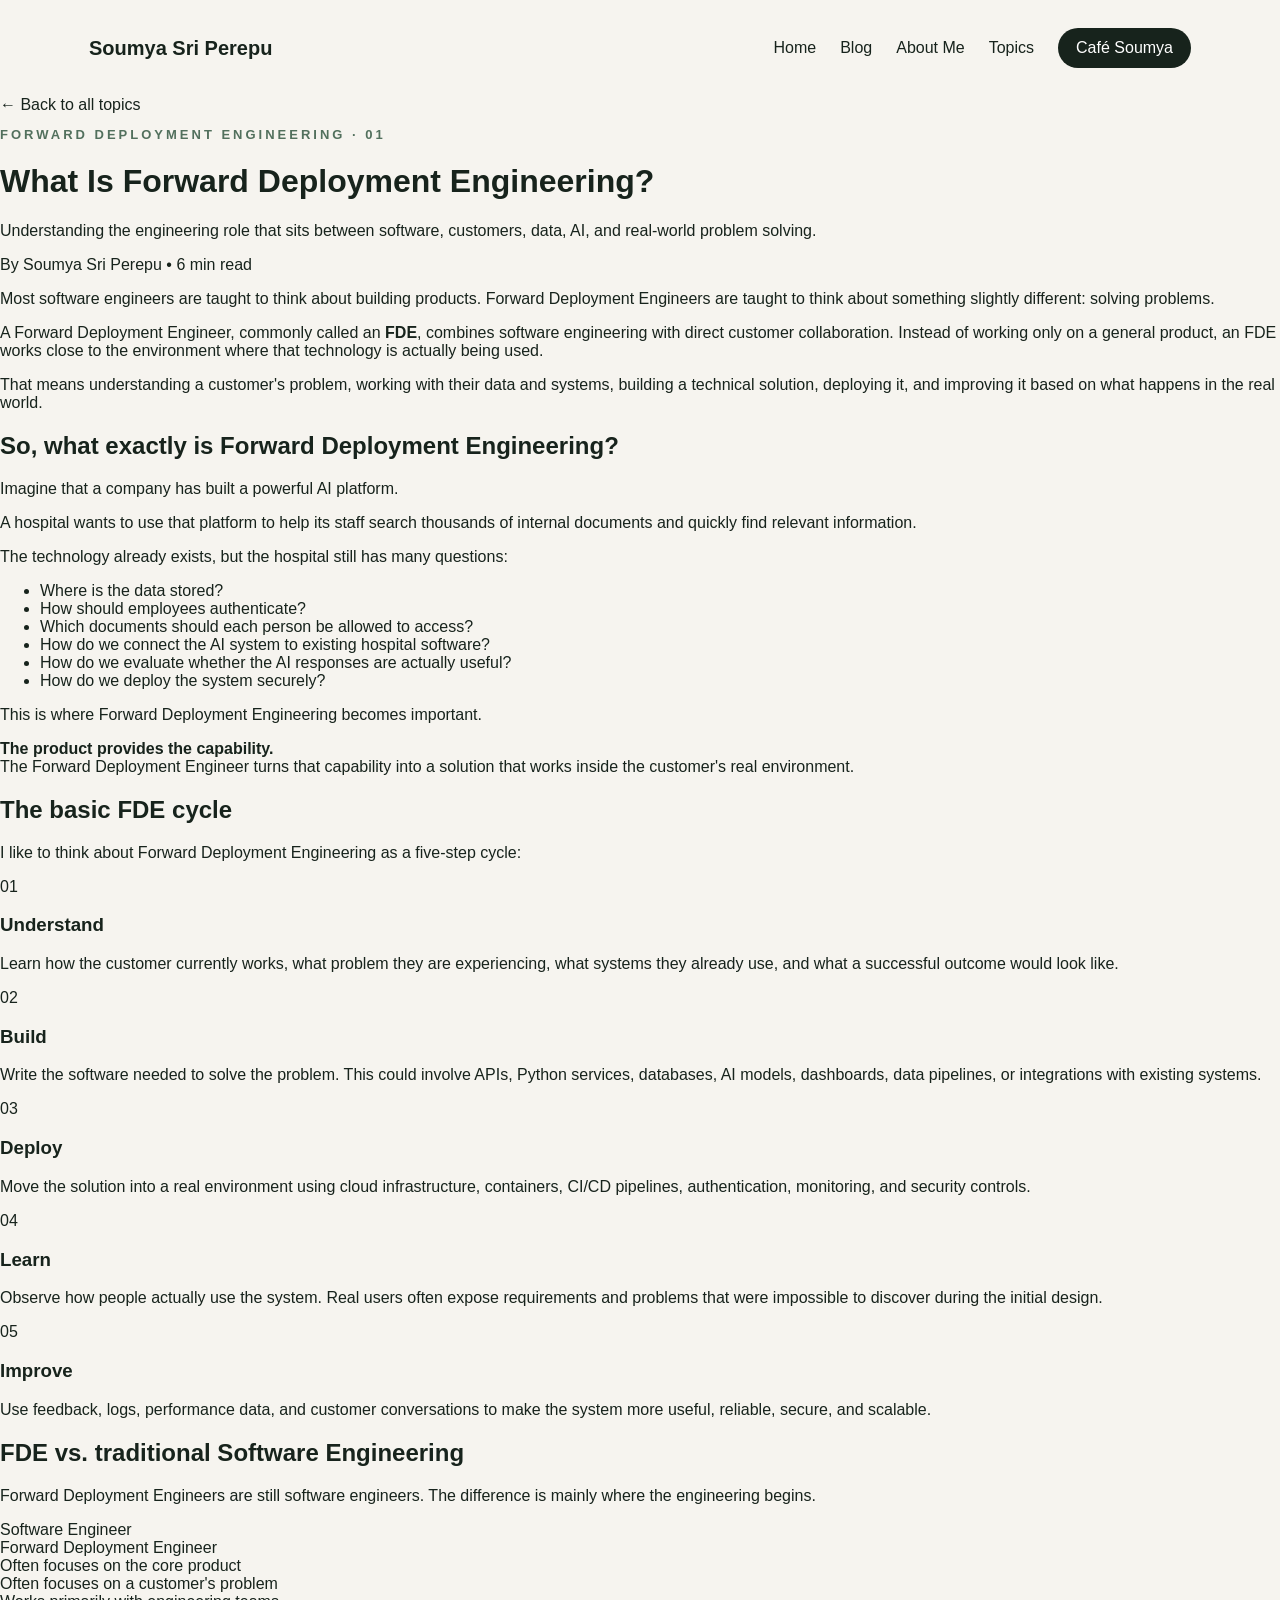
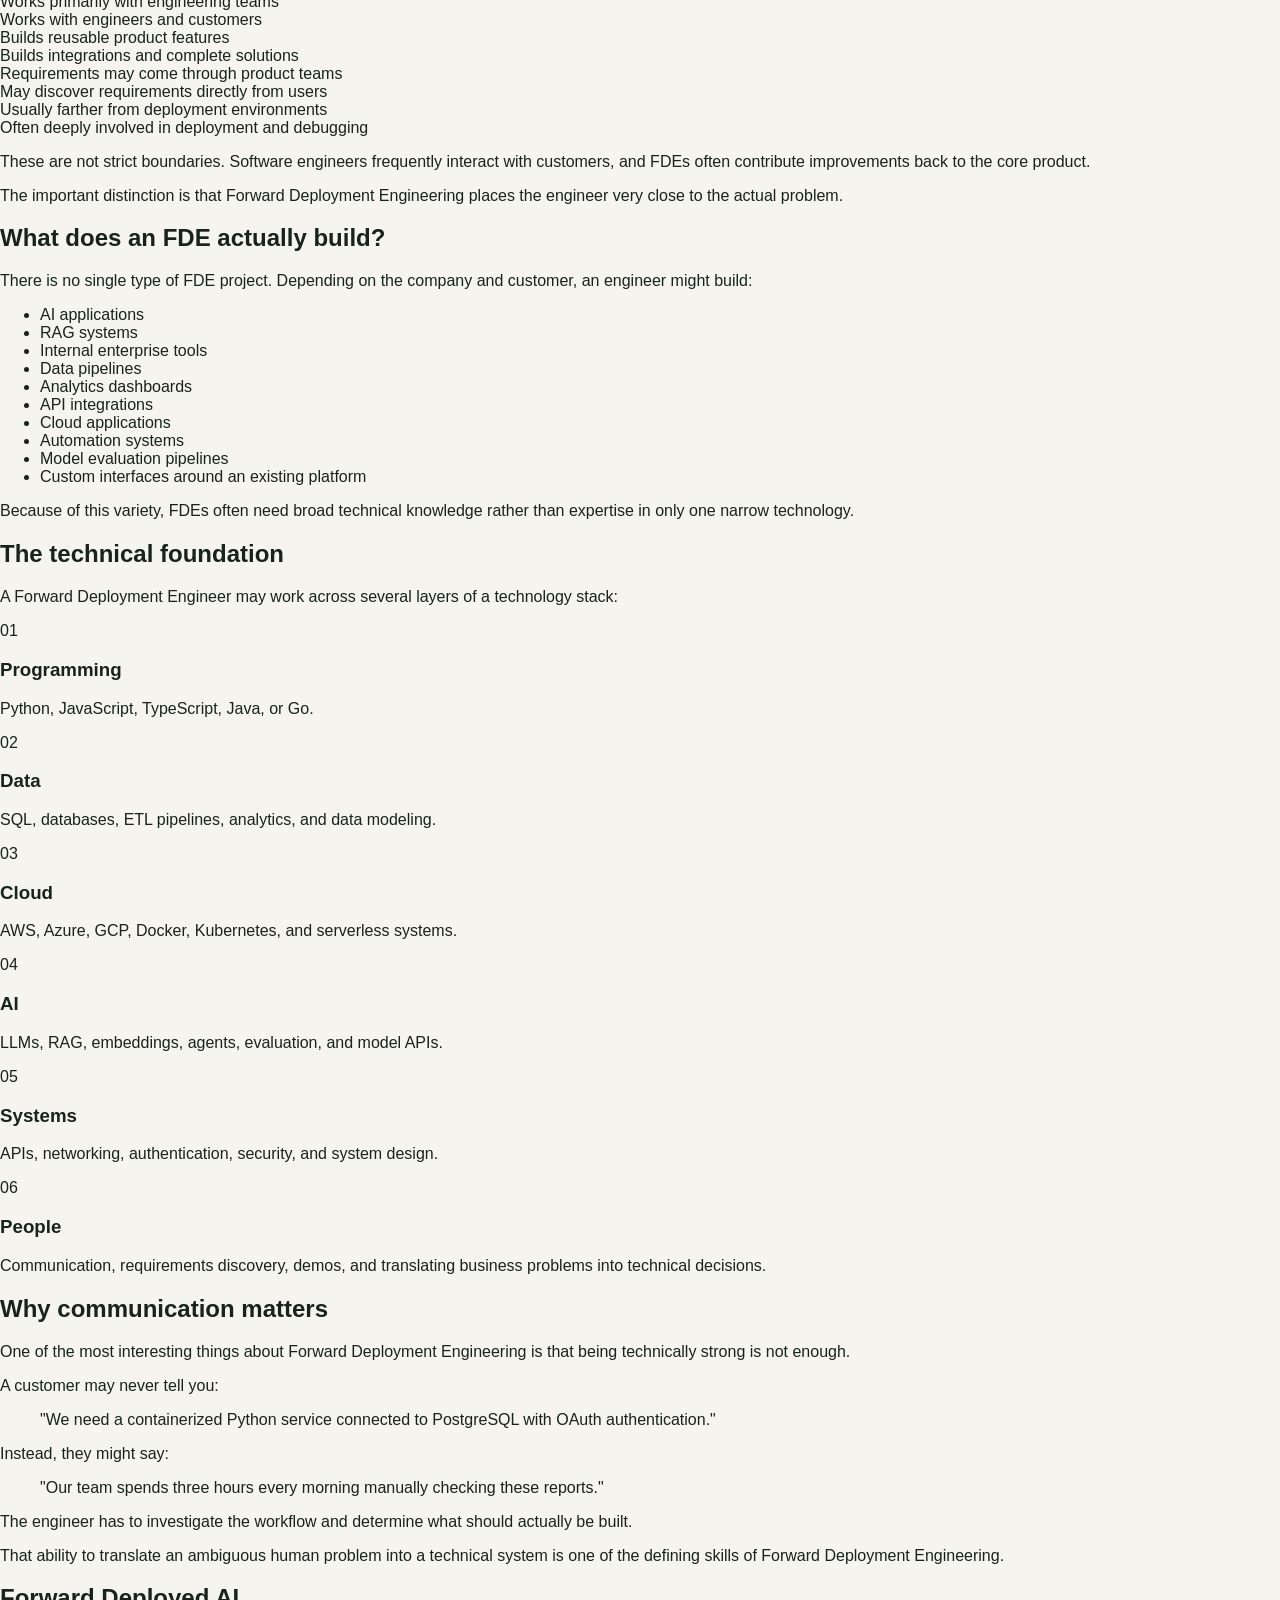
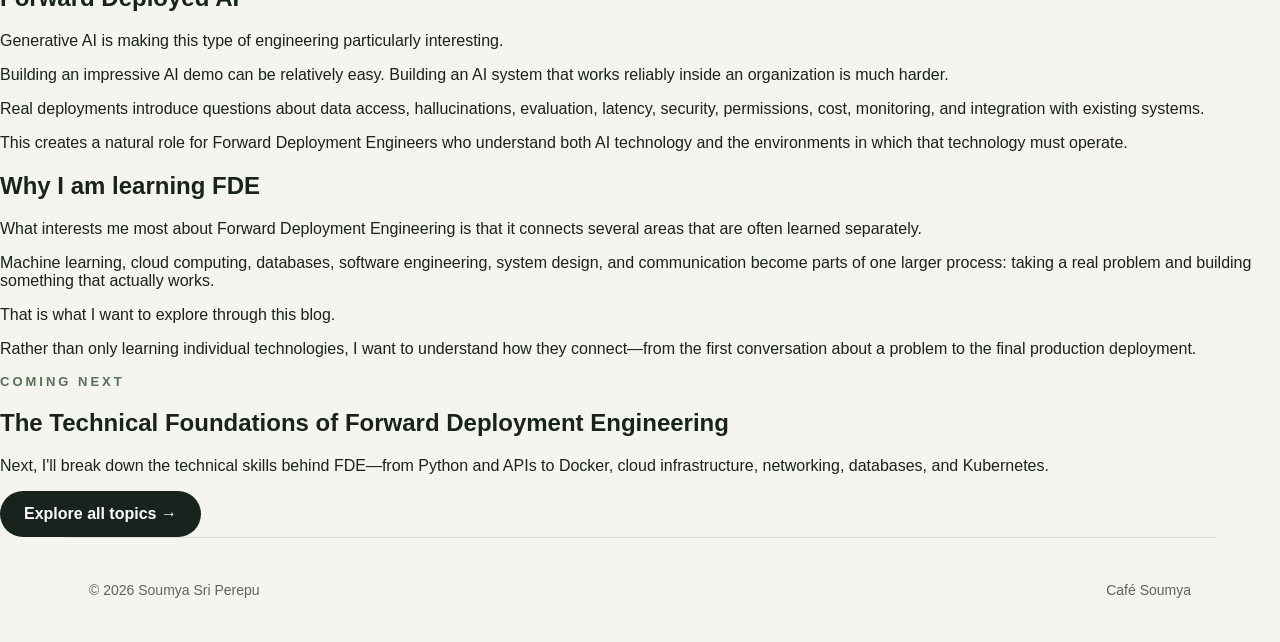
==== blogs/what-is-fde.html @ ff29b3bc "Add introductory blog on Forward Deployment Engineering This HTML file introduces Forward Deployment" ====
<!DOCTYPE html>
<html lang="en">
<head>
  <meta charset="UTF-8">
  <meta name="viewport" content="width=device-width, initial-scale=1.0">

  <meta
    name="description"
    content="An introduction to Forward Deployment Engineering, what FDEs do, and how the role differs from traditional software engineering."
  >

  <title>What Is Forward Deployment Engineering? | Soumya Sri Perepu</title>

  <!-- Since this file is inside /blogs, go back one level for CSS -->
  <link rel="stylesheet" href="../style.css">
</head>

<body>

  <!-- NAVIGATION -->
  <nav class="navbar">

    <a href="../index.html" class="logo">
      Soumya Sri Perepu
    </a>

    <div class="nav-links">
      <a href="../index.html">Home</a>
      <a href="../index.html#about">Blog</a>
      <a href="../index.html#about-me">About Me</a>
      <a href="../index.html#topics">Topics</a>

      <a
        href="https://cafe-soumya.vercel.app"
        target="_blank"
        rel="noopener noreferrer"
      >
        Café Soumya
      </a>
    </div>

  </nav>


  <!-- ARTICLE HEADER -->
  <header class="article-hero">

    <a href="../index.html#topics" class="back-link">
      ← Back to all topics
    </a>

    <p class="eyebrow">
      Forward Deployment Engineering · 01
    </p>

    <h1>
      What Is Forward Deployment Engineering?
    </h1>

    <p class="article-subtitle">
      Understanding the engineering role that sits between software,
      customers, data, AI, and real-world problem solving.
    </p>

    <div class="article-meta">
      <span>By Soumya Sri Perepu</span>
      <span>•</span>
      <span>6 min read</span>
    </div>

  </header>


  <!-- ARTICLE -->
  <article class="blog-article">

    <p class="article-intro">
      Most software engineers are taught to think about building products.
      Forward Deployment Engineers are taught to think about something slightly
      different: solving problems.
    </p>

    <p>
      A Forward Deployment Engineer, commonly called an
      <strong>FDE</strong>, combines software engineering with direct
      customer collaboration. Instead of working only on a general product,
      an FDE works close to the environment where that technology is actually
      being used.
    </p>

    <p>
      That means understanding a customer's problem, working with their data
      and systems, building a technical solution, deploying it, and improving
      it based on what happens in the real world.
    </p>


    <h2>So, what exactly is Forward Deployment Engineering?</h2>

    <p>
      Imagine that a company has built a powerful AI platform.
    </p>

    <p>
      A hospital wants to use that platform to help its staff search thousands
      of internal documents and quickly find relevant information.
    </p>

    <p>
      The technology already exists, but the hospital still has many questions:
    </p>

    <ul>
      <li>Where is the data stored?</li>
      <li>How should employees authenticate?</li>
      <li>Which documents should each person be allowed to access?</li>
      <li>How do we connect the AI system to existing hospital software?</li>
      <li>How do we evaluate whether the AI responses are actually useful?</li>
      <li>How do we deploy the system securely?</li>
    </ul>

    <p>
      This is where Forward Deployment Engineering becomes important.
    </p>

    <div class="article-callout">
      <p>
        <strong>The product provides the capability.</strong><br>
        The Forward Deployment Engineer turns that capability into a solution
        that works inside the customer's real environment.
      </p>
    </div>


    <h2>The basic FDE cycle</h2>

    <p>
      I like to think about Forward Deployment Engineering as a five-step
      cycle:
    </p>

    <div class="fde-process">

      <div class="process-step">
        <span class="process-number">01</span>

        <div>
          <h3>Understand</h3>
          <p>
            Learn how the customer currently works, what problem they are
            experiencing, what systems they already use, and what a successful
            outcome would look like.
          </p>
        </div>
      </div>


      <div class="process-step">
        <span class="process-number">02</span>

        <div>
          <h3>Build</h3>
          <p>
            Write the software needed to solve the problem. This could involve
            APIs, Python services, databases, AI models, dashboards, data
            pipelines, or integrations with existing systems.
          </p>
        </div>
      </div>


      <div class="process-step">
        <span class="process-number">03</span>

        <div>
          <h3>Deploy</h3>
          <p>
            Move the solution into a real environment using cloud
            infrastructure, containers, CI/CD pipelines, authentication,
            monitoring, and security controls.
          </p>
        </div>
      </div>


      <div class="process-step">
        <span class="process-number">04</span>

        <div>
          <h3>Learn</h3>
          <p>
            Observe how people actually use the system. Real users often expose
            requirements and problems that were impossible to discover during
            the initial design.
          </p>
        </div>
      </div>


      <div class="process-step">
        <span class="process-number">05</span>

        <div>
          <h3>Improve</h3>
          <p>
            Use feedback, logs, performance data, and customer conversations to
            make the system more useful, reliable, secure, and scalable.
          </p>
        </div>
      </div>

    </div>


    <h2>FDE vs. traditional Software Engineering</h2>

    <p>
      Forward Deployment Engineers are still software engineers. The
      difference is mainly where the engineering begins.
    </p>

    <div class="comparison-table">

      <div class="comparison-row comparison-header">
        <div>Software Engineer</div>
        <div>Forward Deployment Engineer</div>
      </div>

      <div class="comparison-row">
        <div>Often focuses on the core product</div>
        <div>Often focuses on a customer's problem</div>
      </div>

      <div class="comparison-row">
        <div>Works primarily with engineering teams</div>
        <div>Works with engineers and customers</div>
      </div>

      <div class="comparison-row">
        <div>Builds reusable product features</div>
        <div>Builds integrations and complete solutions</div>
      </div>

      <div class="comparison-row">
        <div>Requirements may come through product teams</div>
        <div>May discover requirements directly from users</div>
      </div>

      <div class="comparison-row">
        <div>Usually farther from deployment environments</div>
        <div>Often deeply involved in deployment and debugging</div>
      </div>

    </div>

    <p>
      These are not strict boundaries. Software engineers frequently interact
      with customers, and FDEs often contribute improvements back to the core
      product.
    </p>

    <p>
      The important distinction is that Forward Deployment Engineering places
      the engineer very close to the actual problem.
    </p>


    <h2>What does an FDE actually build?</h2>

    <p>
      There is no single type of FDE project. Depending on the company and
      customer, an engineer might build:
    </p>

    <ul>
      <li>AI applications</li>
      <li>RAG systems</li>
      <li>Internal enterprise tools</li>
      <li>Data pipelines</li>
      <li>Analytics dashboards</li>
      <li>API integrations</li>
      <li>Cloud applications</li>
      <li>Automation systems</li>
      <li>Model evaluation pipelines</li>
      <li>Custom interfaces around an existing platform</li>
    </ul>

    <p>
      Because of this variety, FDEs often need broad technical knowledge rather
      than expertise in only one narrow technology.
    </p>


    <h2>The technical foundation</h2>

    <p>
      A Forward Deployment Engineer may work across several layers of a
      technology stack:
    </p>

    <div class="tech-grid">

      <div class="tech-card">
        <span>01</span>
        <h3>Programming</h3>
        <p>Python, JavaScript, TypeScript, Java, or Go.</p>
      </div>

      <div class="tech-card">
        <span>02</span>
        <h3>Data</h3>
        <p>SQL, databases, ETL pipelines, analytics, and data modeling.</p>
      </div>

      <div class="tech-card">
        <span>03</span>
        <h3>Cloud</h3>
        <p>AWS, Azure, GCP, Docker, Kubernetes, and serverless systems.</p>
      </div>

      <div class="tech-card">
        <span>04</span>
        <h3>AI</h3>
        <p>LLMs, RAG, embeddings, agents, evaluation, and model APIs.</p>
      </div>

      <div class="tech-card">
        <span>05</span>
        <h3>Systems</h3>
        <p>APIs, networking, authentication, security, and system design.</p>
      </div>

      <div class="tech-card">
        <span>06</span>
        <h3>People</h3>
        <p>
          Communication, requirements discovery, demos, and translating
          business problems into technical decisions.
        </p>
      </div>

    </div>


    <h2>Why communication matters</h2>

    <p>
      One of the most interesting things about Forward Deployment Engineering
      is that being technically strong is not enough.
    </p>

    <p>
      A customer may never tell you:
    </p>

    <blockquote>
      "We need a containerized Python service connected to PostgreSQL with
      OAuth authentication."
    </blockquote>

    <p>
      Instead, they might say:
    </p>

    <blockquote>
      "Our team spends three hours every morning manually checking these
      reports."
    </blockquote>

    <p>
      The engineer has to investigate the workflow and determine what should
      actually be built.
    </p>

    <p>
      That ability to translate an ambiguous human problem into a technical
      system is one of the defining skills of Forward Deployment Engineering.
    </p>


    <h2>Forward Deployed AI</h2>

    <p>
      Generative AI is making this type of engineering particularly
      interesting.
    </p>

    <p>
      Building an impressive AI demo can be relatively easy. Building an AI
      system that works reliably inside an organization is much harder.
    </p>

    <p>
      Real deployments introduce questions about data access, hallucinations,
      evaluation, latency, security, permissions, cost, monitoring, and
      integration with existing systems.
    </p>

    <p>
      This creates a natural role for Forward Deployment Engineers who
      understand both AI technology and the environments in which that
      technology must operate.
    </p>


    <h2>Why I am learning FDE</h2>

    <p>
      What interests me most about Forward Deployment Engineering is that it
      connects several areas that are often learned separately.
    </p>

    <p>
      Machine learning, cloud computing, databases, software engineering,
      system design, and communication become parts of one larger process:
      taking a real problem and building something that actually works.
    </p>

    <p>
      That is what I want to explore through this blog.
    </p>

    <p>
      Rather than only learning individual technologies, I want to understand
      how they connect—from the first conversation about a problem to the final
      production deployment.
    </p>


    <div class="article-ending">

      <p class="eyebrow">
        Coming next
      </p>

      <h2>
        The Technical Foundations of Forward Deployment Engineering
      </h2>

      <p>
        Next, I'll break down the technical skills behind FDE—from Python and
        APIs to Docker, cloud infrastructure, networking, databases, and
        Kubernetes.
      </p>

      <a href="../index.html#topics" class="primary-button">
        Explore all topics →
      </a>

    </div>

  </article>


  <footer>
    <p>© 2026 Soumya Sri Perepu</p>

    <p>
      <a
        href="https://cafe-soumya.vercel.app"
        target="_blank"
        rel="noopener noreferrer"
      >
        Café Soumya
      </a>
    </p>
  </footer>

</body>
</html>
---- style.css ----
:root {
  --background: #f6f4ef;
  --dark: #17231c;
  --green: #52705d;
  --light-green: #dfe8df;
  --text-muted: #5a665e;
  --border: #d8ddd8;
}

* {
  box-sizing: border-box;
}

html {
  scroll-behavior: smooth;
}

body {
  margin: 0;
  background: var(--background);
  color: var(--dark);
  font-family: Arial, Helvetica, sans-serif;
}

a {
  color: inherit;
  text-decoration: none;
}

.navbar{
    max-width:1150px;
    margin:auto;
    padding:28px 24px;
    display:flex;
    justify-content:space-between;
    align-items:center;
}

.logo{
    font-size:20px;
    font-weight:700;
}

.nav-links{
    display:flex;
    gap:24px;
    align-items:center;
}

.nav-links a:last-child {
  background: var(--dark);
  color: white;
  padding: 11px 18px;
  border-radius: 999px;
}

.hero {
  max-width: 1150px;
  min-height: 78vh;
  margin: auto;
  padding: 80px 24px;
  display: grid;
  grid-template-columns: 1.2fr 0.8fr;
  align-items: center;
  gap: 70px;
}

.eyebrow {
  color: var(--green);
  font-size: 13px;
  font-weight: 700;
  letter-spacing: 3px;
  text-transform: uppercase;
}

.hero h1 {
  max-width: 750px;
  margin: 22px 0;
  font-size: clamp(48px, 7vw, 78px);
  line-height: 1.02;
  letter-spacing: -4px;
}

.hero-description,
.section-description {
  max-width: 700px;
  color: var(--text-muted);
  font-size: 18px;
  line-height: 1.8;
}

.hero-buttons {
  margin-top: 34px;
  display: flex;
  flex-wrap: wrap;
  gap: 14px;
}

.primary-button,
.secondary-button {
  display: inline-block;
  padding: 14px 24px;
  border-radius: 999px;
  font-weight: 700;
}

.primary-button {
  background: var(--dark);
  color: white;
}

.secondary-button {
  border: 1px solid #a8b1aa;
}

.fde-card {
  padding: 34px;
  border-radius: 32px;
  background: white;
  box-shadow: 0 20px 50px rgba(23, 35, 28, 0.12);
}

.card-label {
  color: var(--green);
  font-size: 13px;
  font-weight: 700;
  letter-spacing: 3px;
  text-transform: uppercase;
}

.cycle-item {
  padding: 18px 0;
  display: flex;
  justify-content: space-between;
  border-bottom: 1px solid var(--border);
  font-weight: 700;
}

.about-section {
  padding: 100px max(24px, calc((100vw - 1100px) / 2));
  display: grid;
  grid-template-columns: 0.7fr 1.3fr;
  gap: 70px;
  background: var(--dark);
  color: white;
}

.about-section h2,
.focus-section h2,
.topics-section h2,
.closing-section h2 {
  margin-top: 14px;
  font-size: clamp(38px, 5vw, 56px);
  letter-spacing: -2px;
}

.light {
  color: #a9c4af;
}

.about-text {
  color: #d6ded8;
  font-size: 18px;
  line-height: 1.8;
}

.focus-section,
.topics-section,
.closing-section {
  max-width: 1150px;
  margin: auto;
  padding: 100px 24px;
}

.skills {
  margin-top: 38px;
  display: flex;
  flex-wrap: wrap;
  gap: 12px;
}

.skills span {
  padding: 13px 20px;
  background: white;
  border: 1px solid #cbd2cc;
  border-radius: 999px;
  font-weight: 700;
}

.topics-section {
  max-width: none;
  padding-left: max(24px, calc((100vw - 1100px) / 2));
  padding-right: max(24px, calc((100vw - 1100px) / 2));
  background: white;
  border-top: 1px solid var(--border);
  border-bottom: 1px solid var(--border);
}

.topic {
  padding: 30px 0;
  display: grid;
  grid-template-columns: 80px 1fr 1fr;
  gap: 24px;
  align-items: center;
  border-top: 1px solid var(--border);
}

.topic:last-child {
  border-bottom: 1px solid var(--border);
}

.topic h3 {
  margin: 0;
  font-size: 21px;
}

.topic p {
  color: var(--text-muted);
  line-height: 1.7;
}

.closing-section {
  margin-top: 90px;
  margin-bottom: 90px;
  padding: 70px;
  text-align: center;
  background: var(--light-green);
  border-radius: 42px;
}

.closing-section h2,
.closing-section p {
  max-width: 800px;
  margin-left: auto;
  margin-right: auto;
}

.closing-section p {
  color: var(--text-muted);
  font-size: 18px;
  line-height: 1.8;
}

.closing-section .primary-button {
  margin-top: 22px;
}

footer {
  max-width: 1150px;
  margin: auto;
  padding: 30px 24px;
  display: flex;
  justify-content: space-between;
  border-top: 1px solid var(--border);
  color: var(--text-muted);
  font-size: 14px;
}

@media (max-width: 800px) {
  .hero,
  .about-section {
    grid-template-columns: 1fr;
  }

  .hero h1 {
    letter-spacing: -2px;
  }

  .topic {
    grid-template-columns: 1fr;
  }

  .closing-section {
    margin: 40px 20px;
    padding: 45px 24px;
  }

  footer {
    flex-direction: column;
  }
}
.personal-section {
  max-width: 1150px;
  margin: auto;
  padding: 100px 24px;
}

.personal-content {
  max-width: 850px;
  padding: 60px;
  background: white;
  border: 1px solid var(--border);
  border-radius: 36px;
  box-shadow: 0 20px 50px rgba(23, 35, 28, 0.08);
}

.personal-content h2 {
  margin: 14px 0 24px;
  font-size: clamp(38px, 5vw, 56px);
  letter-spacing: -2px;
}

.personal-content p {
  color: var(--text-muted);
  font-size: 18px;
  line-height: 1.8;
}

.personal-content .primary-button {
  margin-top: 20px;
}

@media (max-width: 800px) {
  .personal-section {
    padding: 60px 20px;
  }

  .personal-content {
    padding: 35px 24px;
  }
}
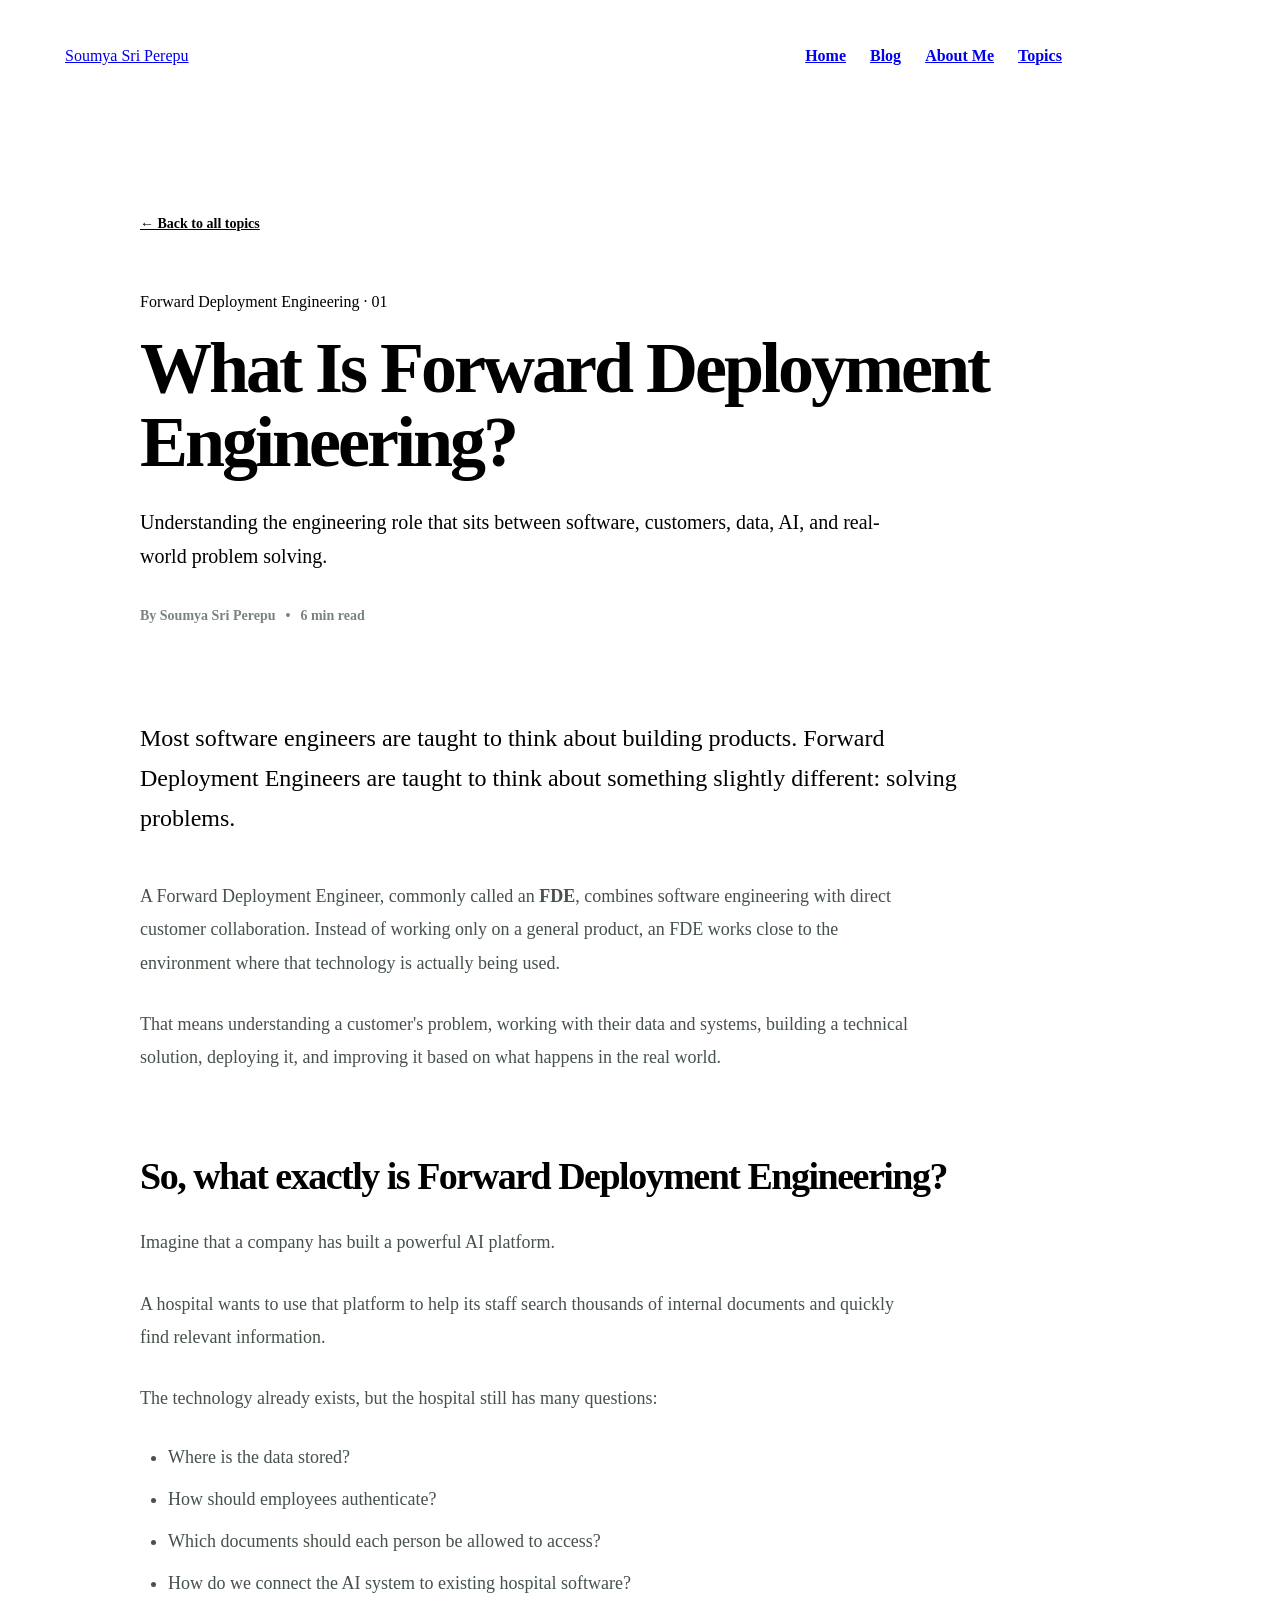
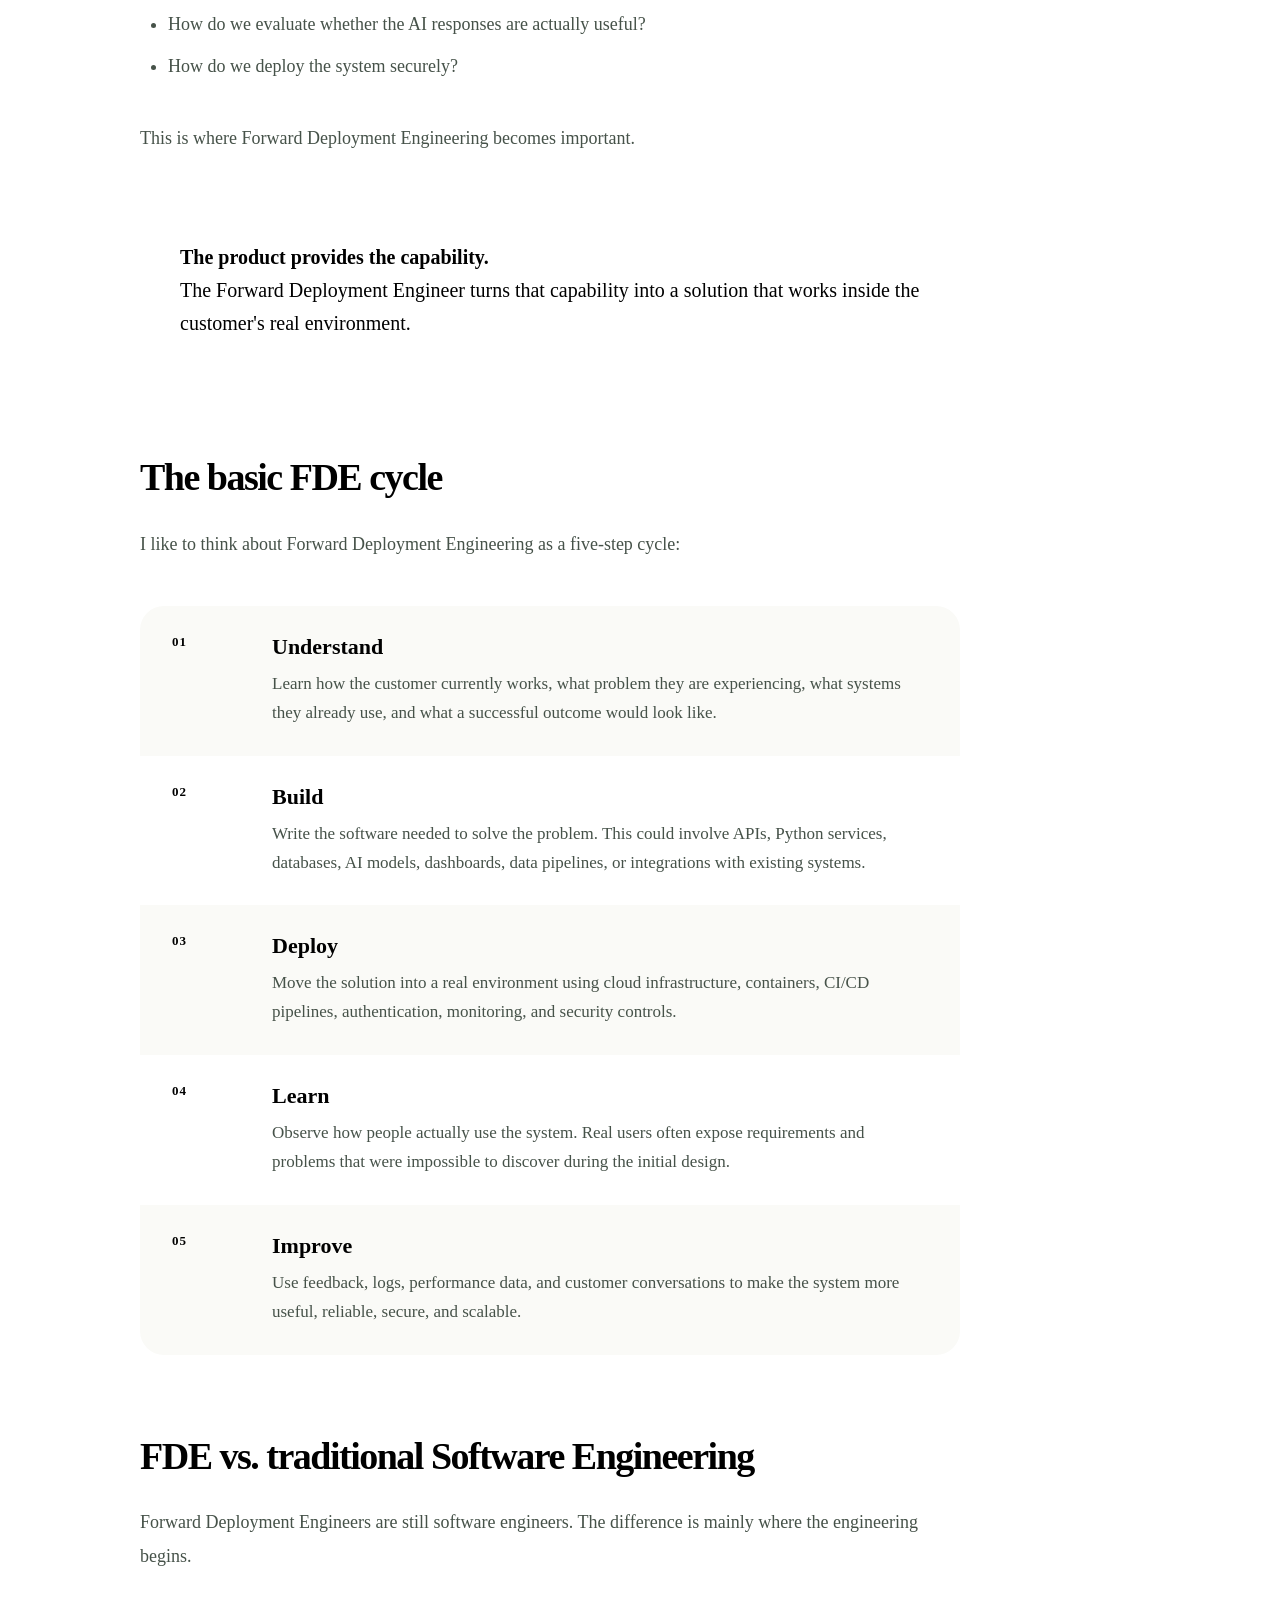
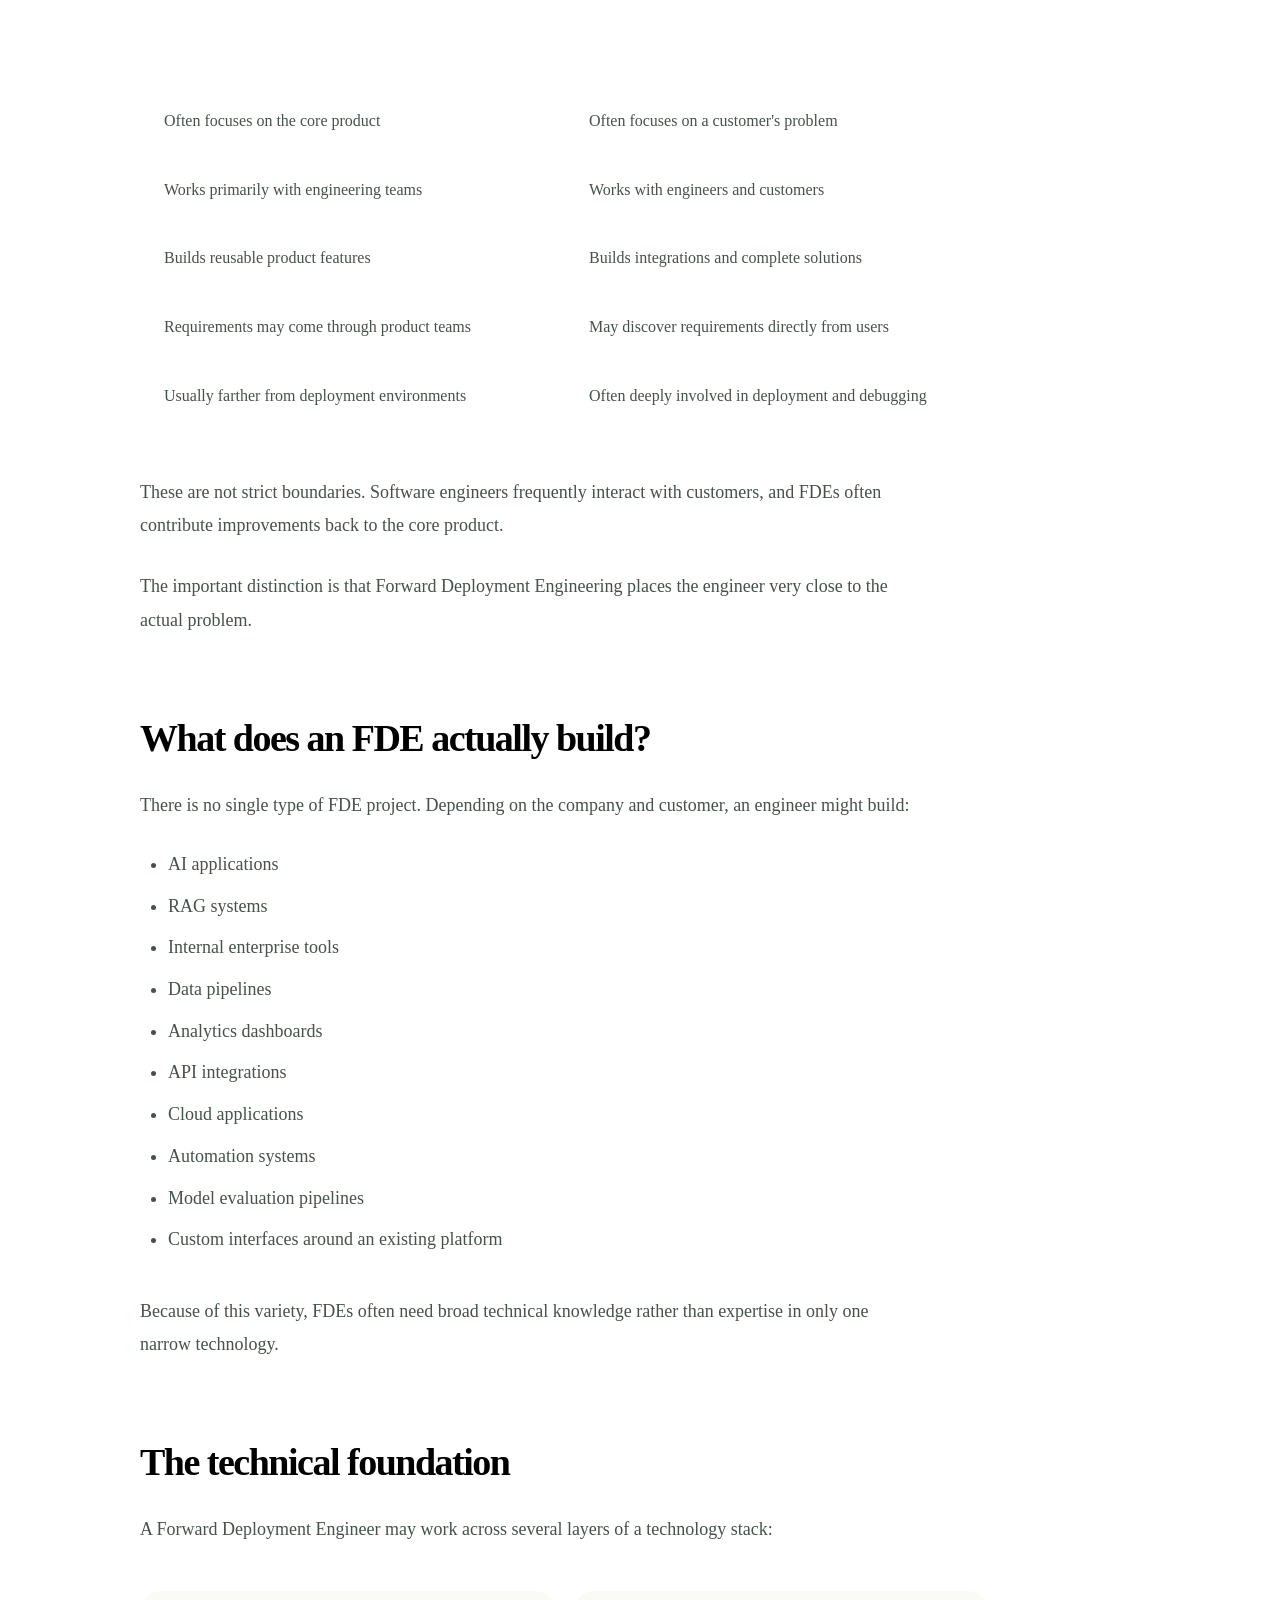
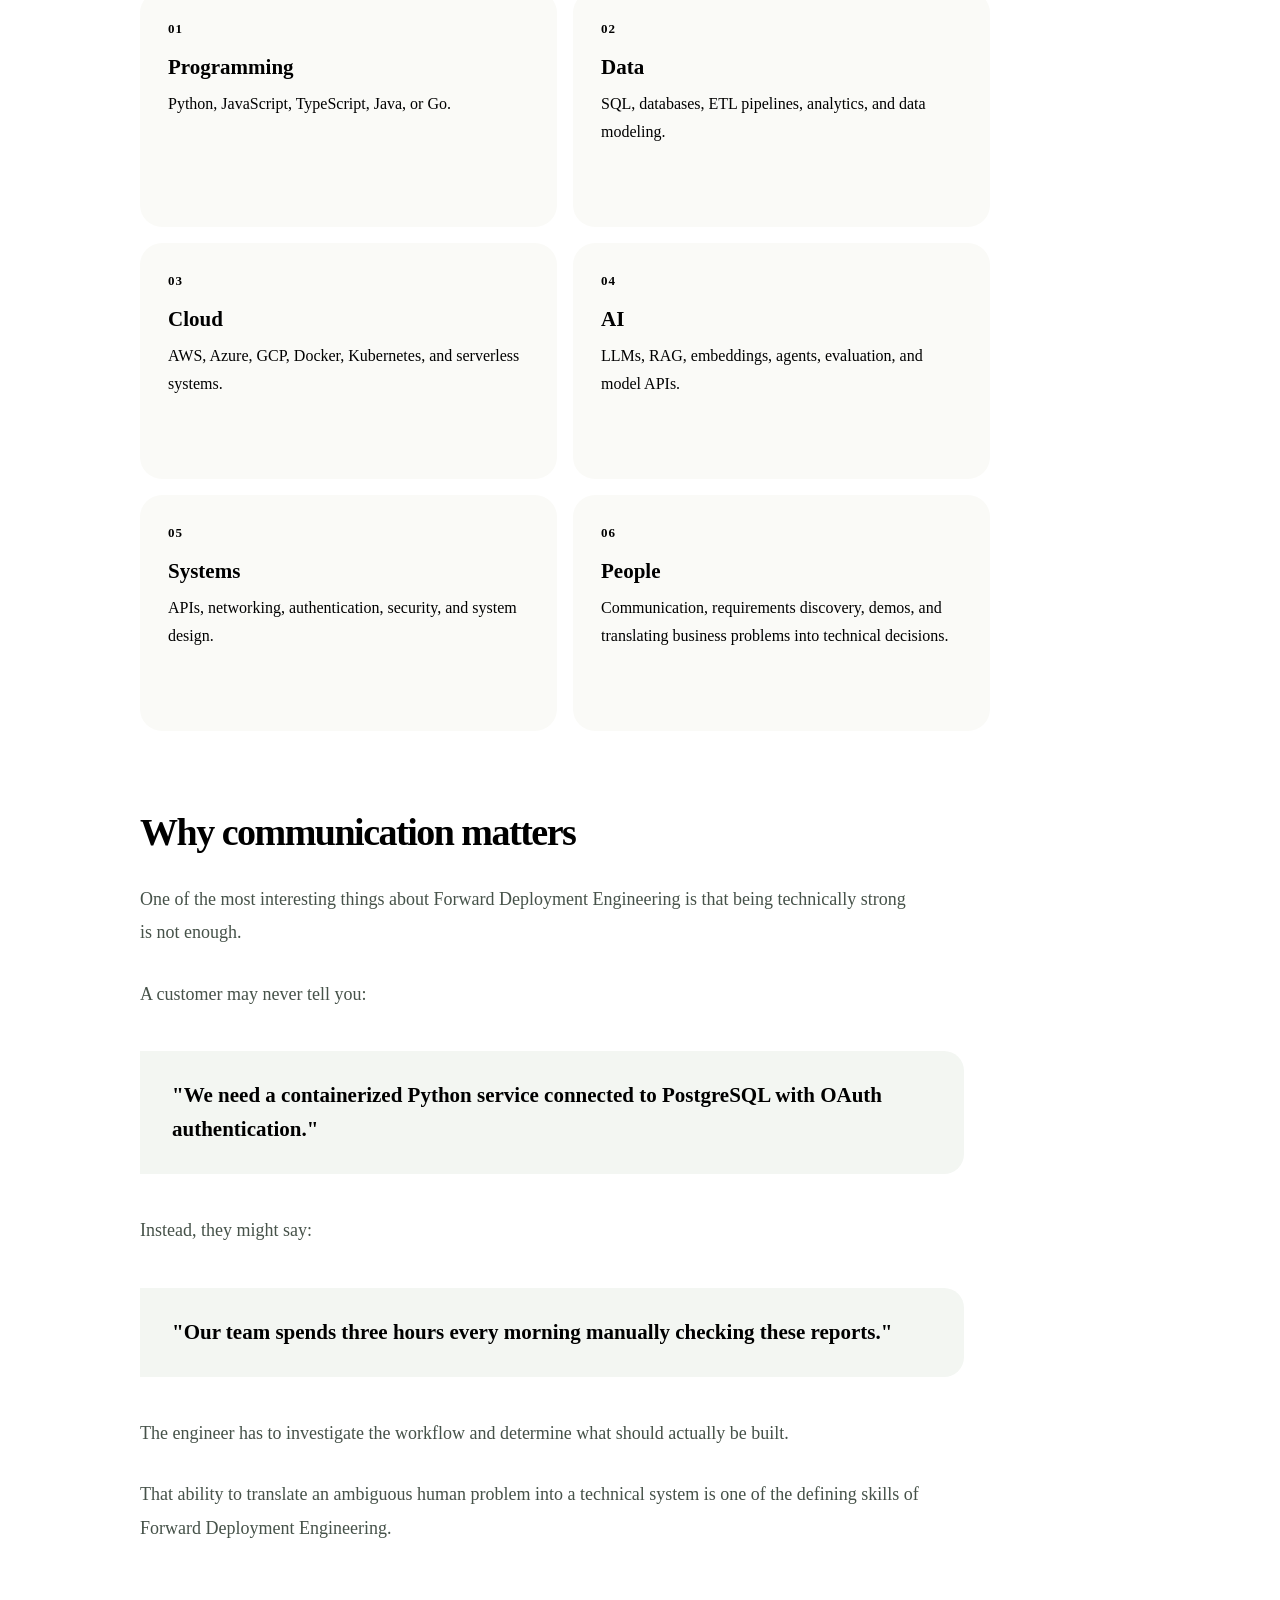
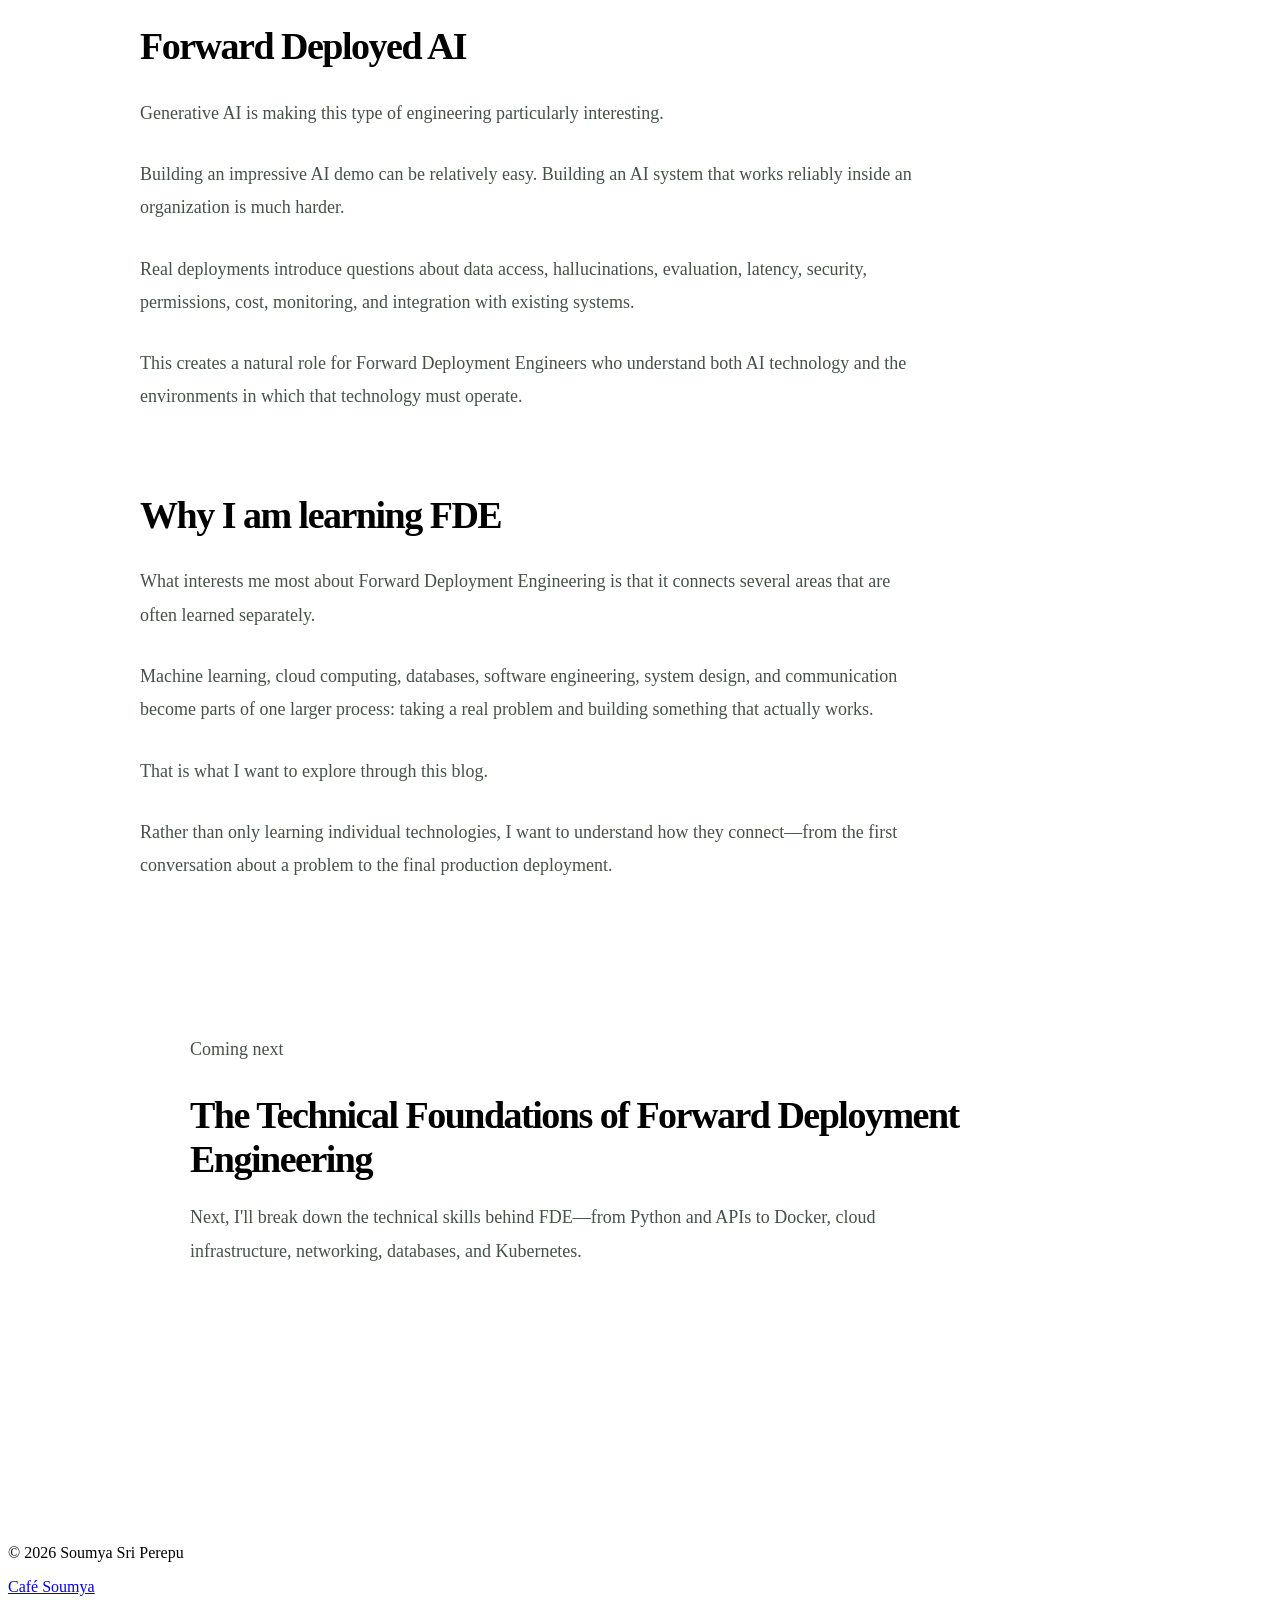
==== commit d8d57b20: "Update CSS link path in what-is-fde.html" ====
--- a/blogs/what-is-fde.html
+++ b/blogs/what-is-fde.html
@@ -12,7 +12,7 @@
   <title>What Is Forward Deployment Engineering? | Soumya Sri Perepu</title>
 
   <!-- Since this file is inside /blogs, go back one level for CSS -->
-  <link rel="stylesheet" href="../style.css">
+  <link rel="stylesheet" href="../blogs/style.css">
 </head>
 
 <body>
--- a/blogs/style.css
+++ b/blogs/style.css
@@ -0,0 +1,411 @@
+/* =====================================
+   BLOG ARTICLE PAGE
+===================================== */
+
+.article-hero {
+  max-width: 1000px;
+  margin: 40px auto 0;
+  padding: 70px 70px 60px;
+  background: white;
+  border: 1px solid var(--border);
+  border-radius: 36px 36px 0 0;
+}
+
+.back-link {
+  display: inline-block;
+  margin-bottom: 45px;
+  color: var(--green);
+  font-size: 14px;
+  font-weight: 700;
+  transition: 0.2s ease;
+}
+
+.back-link:hover {
+  opacity: 0.65;
+}
+
+.article-hero .eyebrow {
+  margin-bottom: 20px;
+}
+
+.article-hero h1 {
+  max-width: 850px;
+  margin: 0 0 26px;
+  color: var(--dark);
+  font-size: clamp(48px, 6vw, 72px);
+  line-height: 1.03;
+  letter-spacing: -3px;
+}
+
+.article-subtitle {
+  max-width: 760px;
+  margin-top: 0;
+  color: var(--text-muted);
+  font-size: 20px;
+  line-height: 1.7;
+}
+
+.article-meta {
+  margin-top: 35px;
+  display: flex;
+  flex-wrap: wrap;
+  gap: 10px;
+  color: #78847c;
+  font-size: 14px;
+  font-weight: 600;
+}
+
+
+/* =====================================
+   ARTICLE BODY
+===================================== */
+
+.blog-article {
+  max-width: 1000px;
+  margin: 0 auto 100px;
+  padding: 15px 70px 80px;
+  background: white;
+  border: 1px solid var(--border);
+  border-top: none;
+  border-radius: 0 0 36px 36px;
+}
+
+.blog-article p {
+  max-width: 780px;
+  margin: 0 0 28px;
+  color: #465249;
+  font-size: 18px;
+  line-height: 1.85;
+}
+
+.blog-article .article-intro {
+  max-width: 820px;
+  margin: 20px 0 42px;
+  color: var(--dark);
+  font-size: 24px;
+  font-weight: 500;
+  line-height: 1.65;
+}
+
+.blog-article h2 {
+  max-width: 850px;
+  margin: 80px 0 28px;
+  color: var(--dark);
+  font-size: 38px;
+  line-height: 1.15;
+  letter-spacing: -1.5px;
+}
+
+.blog-article h3 {
+  color: var(--dark);
+}
+
+.blog-article ul {
+  max-width: 760px;
+  margin: 25px 0 40px;
+  padding-left: 28px;
+}
+
+.blog-article li {
+  margin-bottom: 12px;
+  color: #465249;
+  font-size: 18px;
+  line-height: 1.65;
+}
+
+.blog-article strong {
+  color: var(--dark);
+}
+
+
+/* =====================================
+   CALLOUT
+===================================== */
+
+.article-callout {
+  max-width: 800px;
+  margin: 50px 0;
+  padding: 36px 40px;
+  background: var(--light-green);
+  border-left: 5px solid var(--green);
+  border-radius: 24px;
+}
+
+.article-callout p {
+  margin: 0;
+  color: var(--dark);
+  font-size: 20px;
+  line-height: 1.65;
+}
+
+
+/* =====================================
+   FDE PROCESS
+===================================== */
+
+.fde-process {
+  max-width: 820px;
+  margin: 45px 0 65px;
+  overflow: hidden;
+  border: 1px solid var(--border);
+  border-radius: 24px;
+}
+
+.process-step {
+  display: grid;
+  grid-template-columns: 75px 1fr;
+  gap: 25px;
+  padding: 28px 32px;
+  background: #fafaf7;
+  border-bottom: 1px solid var(--border);
+}
+
+.process-step:last-child {
+  border-bottom: none;
+}
+
+.process-step:nth-child(even) {
+  background: white;
+}
+
+.process-number {
+  color: var(--green);
+  font-size: 13px;
+  font-weight: 800;
+  letter-spacing: 1px;
+}
+
+.process-step h3 {
+  margin: 0 0 10px;
+  font-size: 22px;
+}
+
+.process-step p {
+  margin: 0;
+  font-size: 17px;
+  line-height: 1.7;
+}
+
+
+/* =====================================
+   COMPARISON TABLE
+===================================== */
+
+.comparison-table {
+  max-width: 850px;
+  margin: 45px 0;
+  overflow: hidden;
+  border: 1px solid var(--border);
+  border-radius: 22px;
+}
+
+.comparison-row {
+  display: grid;
+  grid-template-columns: 1fr 1fr;
+}
+
+.comparison-row div {
+  padding: 22px 24px;
+  color: #465249;
+  line-height: 1.55;
+  border-bottom: 1px solid var(--border);
+}
+
+.comparison-row div:first-child {
+  border-right: 1px solid var(--border);
+}
+
+.comparison-row:last-child div {
+  border-bottom: none;
+}
+
+.comparison-header div {
+  background: var(--dark);
+  color: white;
+  font-weight: 700;
+}
+
+
+/* =====================================
+   TECH CARDS
+===================================== */
+
+.tech-grid {
+  max-width: 850px;
+  margin: 45px 0 65px;
+  display: grid;
+  grid-template-columns: repeat(2, 1fr);
+  gap: 16px;
+}
+
+.tech-card {
+  min-height: 180px;
+  padding: 28px;
+  background: #fafaf7;
+  border: 1px solid var(--border);
+  border-radius: 22px;
+}
+
+.tech-card span {
+  color: var(--green);
+  font-size: 13px;
+  font-weight: 800;
+  letter-spacing: 1px;
+}
+
+.tech-card h3 {
+  margin: 18px 0 10px;
+  font-size: 21px;
+}
+
+.tech-card p {
+  margin: 0;
+  color: var(--text-muted);
+  font-size: 16px;
+  line-height: 1.7;
+}
+
+
+/* =====================================
+   QUOTES
+===================================== */
+
+.blog-article blockquote {
+  max-width: 760px;
+  margin: 40px 0;
+  padding: 28px 32px;
+  background: #f3f6f2;
+  border-left: 5px solid var(--green);
+  border-radius: 0 20px 20px 0;
+  color: var(--dark);
+  font-size: 21px;
+  font-weight: 600;
+  line-height: 1.6;
+}
+
+
+/* =====================================
+   ARTICLE END
+===================================== */
+
+.article-ending {
+  max-width: 850px;
+  margin-top: 100px;
+  padding: 50px;
+  background: var(--light-green);
+  border-radius: 30px;
+}
+
+.article-ending h2 {
+  margin: 15px 0 20px;
+  font-size: 38px;
+}
+
+.article-ending p {
+  margin-bottom: 28px;
+}
+
+.article-ending .primary-button {
+  display: inline-block;
+  background: var(--dark);
+  color: white;
+}
+
+
+/* =====================================
+   ARTICLE PAGE NAV FIX
+===================================== */
+
+.navbar {
+  max-width: 1150px;
+  margin: auto;
+  padding: 28px 24px;
+  display: flex;
+  align-items: center;
+  justify-content: space-between;
+}
+
+.nav-links {
+  display: flex;
+  align-items: center;
+  gap: 24px;
+}
+
+.nav-links a {
+  font-weight: 600;
+}
+
+.nav-links a:last-child {
+  padding: 11px 19px;
+  background: var(--dark);
+  color: white !important;
+  border-radius: 999px;
+}
+
+
+/* =====================================
+   MOBILE
+===================================== */
+
+@media (max-width: 800px) {
+
+  .article-hero {
+    margin: 15px 15px 0;
+    padding: 45px 24px 40px;
+    border-radius: 28px 28px 0 0;
+  }
+
+  .article-hero h1 {
+    font-size: 46px;
+    letter-spacing: -2px;
+  }
+
+  .article-subtitle {
+    font-size: 18px;
+  }
+
+  .blog-article {
+    margin: 0 15px 60px;
+    padding: 10px 24px 55px;
+    border-radius: 0 0 28px 28px;
+  }
+
+  .blog-article h2 {
+    margin-top: 60px;
+    font-size: 31px;
+  }
+
+  .blog-article .article-intro {
+    font-size: 21px;
+  }
+
+  .comparison-row {
+    grid-template-columns: 1fr;
+  }
+
+  .comparison-row div:first-child {
+    border-right: none;
+  }
+
+  .comparison-header div:first-child {
+    border-bottom: 1px solid #435148;
+  }
+
+  .tech-grid {
+    grid-template-columns: 1fr;
+  }
+
+  .process-step {
+    grid-template-columns: 45px 1fr;
+    padding: 25px 20px;
+  }
+
+  .article-ending {
+    padding: 35px 25px;
+  }
+
+  .nav-links {
+    gap: 13px;
+    font-size: 13px;
+  }
+}
